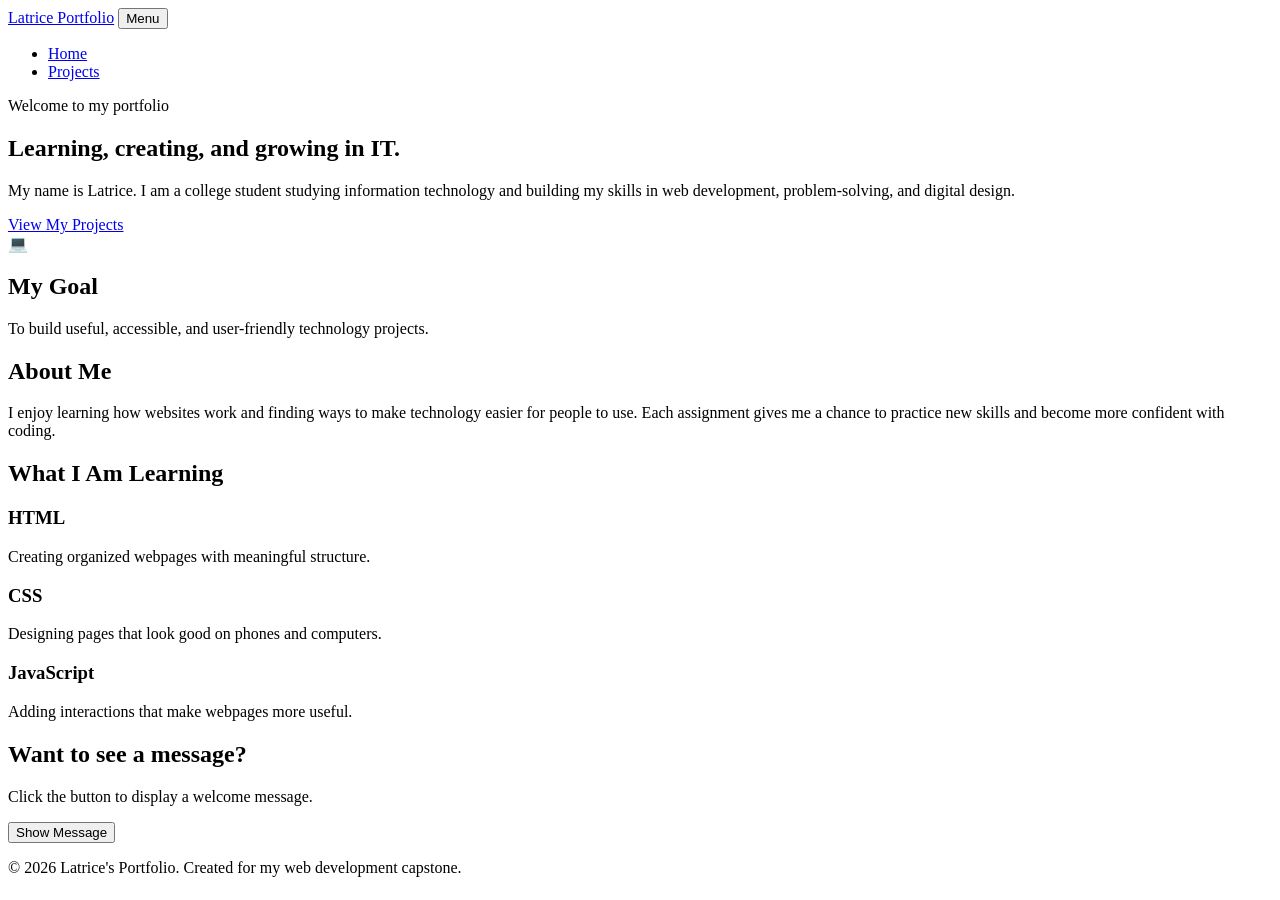
==== index.html @ fe883d74 "Add initial HTML structure for portfolio site" ====
<!DOCTYPE html>
<html lang="en">
<head>
    <meta charset="UTF-8">
    <meta name="viewport" content="width=device-width, initial-scale=1.0">
    <title>Latrice Portfolio | Home</title>
    <link rel="stylesheet" href="style.css">
    <script src="script.js" defer></script>
</head>
<body>

    <header>
        <nav aria-label="Main navigation">
            <a class="logo" href="index.html">Latrice Portfolio</a>

            <button id="menuButton" type="button"
                aria-expanded="false" aria-controls="navLinks">
                Menu
            </button>

            <ul id="navLinks">
                <li><a href="index.html">Home</a></li>
                <li><a href="projects.html">Projects</a></li>
            </ul>
        </nav>
    </header>

    <main>
        <section class="hero">
            <div>
                <p class="eyebrow">Welcome to my portfolio</p>
                <h1>Learning, creating, and growing in IT.</h1>

                <p>
                    My name is Latrice. I am a college student studying
                    information technology and building my skills in web
                    development, problem-solving, and digital design.
                </p>

                <a class="button" href="projects.html">
                    View My Projects
                </a>
            </div>

            <div class="hero-card">
                <span class="card-icon" aria-hidden="true">💻</span>
                <h2>My Goal</h2>
                <p>
                    To build useful, accessible, and user-friendly
                    technology projects.
                </p>
            </div>
        </section>

        <section class="content-section">
            <h2>About Me</h2>
            <p>
                I enjoy learning how websites work and finding ways to make
                technology easier for people to use. Each assignment gives me
                a chance to practice new skills and become more confident
                with coding.
            </p>
        </section>

        <section class="content-section highlight-section">
            <h2>What I Am Learning</h2>

            <div class="skill-grid">
                <article class="skill-card">
                    <h3>HTML</h3>
                    <p>
                        Creating organized webpages with meaningful structure.
                    </p>
                </article>

                <article class="skill-card">
                    <h3>CSS</h3>
                    <p>
                        Designing pages that look good on phones and computers.
                    </p>
                </article>

                <article class="skill-card">
                    <h3>JavaScript</h3>
                    <p>
                        Adding interactions that make webpages more useful.
                    </p>
                </article>
            </div>
        </section>

        <section class="content-section interaction-section">
            <h2>Want to see a message?</h2>

            <p id="messageText">
                Click the button to display a welcome message.
            </p>

            <button class="button" id="messageButton" type="button">
                Show Message
            </button>
        </section>
    </main>

    <footer>
        <p>
            &copy; 2026 Latrice's Portfolio. Created for my web development
            capstone.
        </p>
    </footer>

</body>
</html>
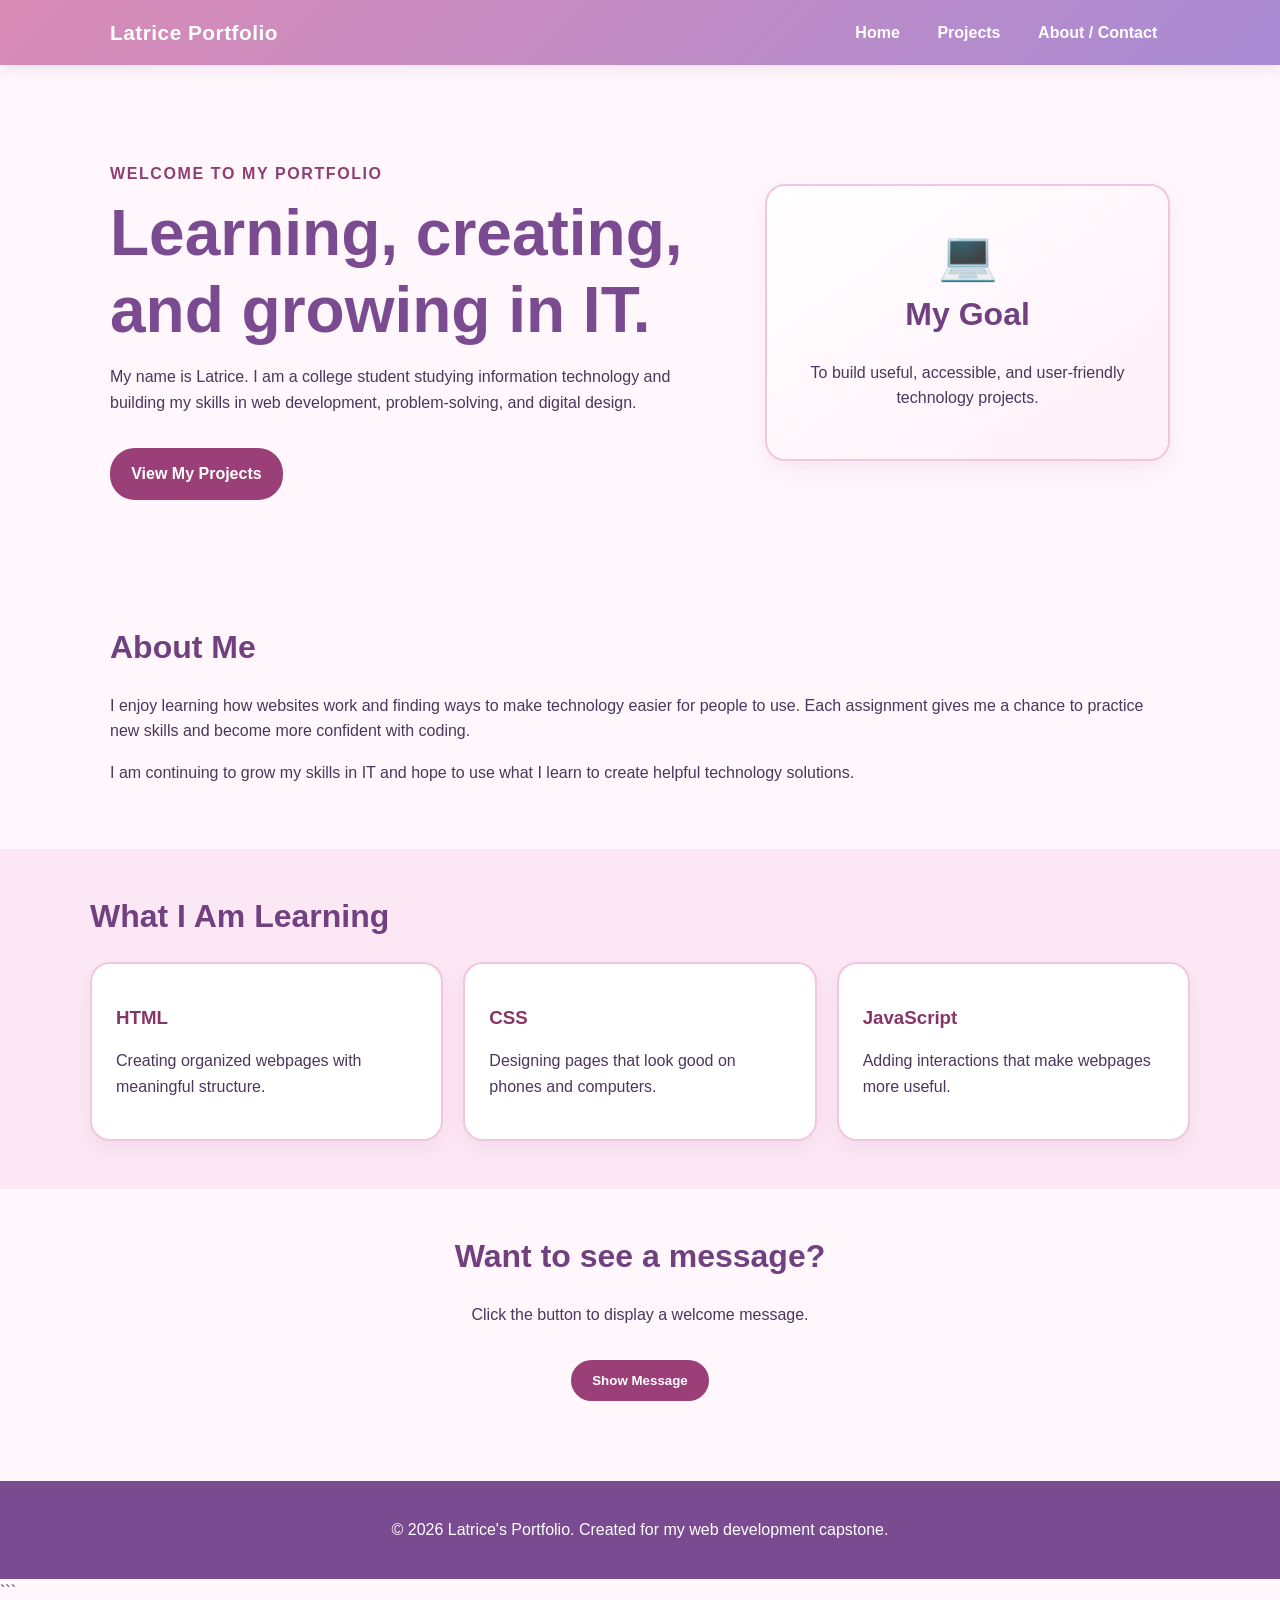
==== commit e155bc6e: "Enhance content in About Me and hero sections Added additional content to the About Me section and u" ====
--- a/index.html
+++ b/index.html
@@ -21,6 +21,7 @@
             <ul id="navLinks">
                 <li><a href="index.html">Home</a></li>
                 <li><a href="projects.html">Projects</a></li>
+                <li><a href="about.html">About / Contact</a></li>
             </ul>
         </nav>
     </header>
@@ -29,6 +30,7 @@
         <section class="hero">
             <div>
                 <p class="eyebrow">Welcome to my portfolio</p>
+
                 <h1>Learning, creating, and growing in IT.</h1>
 
                 <p>
@@ -44,7 +46,9 @@
 
             <div class="hero-card">
                 <span class="card-icon" aria-hidden="true">💻</span>
+
                 <h2>My Goal</h2>
+
                 <p>
                     To build useful, accessible, and user-friendly
                     technology projects.
@@ -54,11 +58,17 @@
 
         <section class="content-section">
             <h2>About Me</h2>
+
             <p>
                 I enjoy learning how websites work and finding ways to make
                 technology easier for people to use. Each assignment gives me
                 a chance to practice new skills and become more confident
                 with coding.
+            </p>
+
+            <p>
+                I am continuing to grow my skills in IT and hope to use what
+                I learn to create helpful technology solutions.
             </p>
         </section>
 
@@ -111,3 +121,4 @@
 
 </body>
 </html>
+```
--- a/style.css
+++ b/style.css
@@ -0,0 +1,288 @@
+/* General page styling */
+* {
+    box-sizing: border-box;
+}
+
+html {
+    scroll-behavior: smooth;
+}
+
+body {
+    margin: 0;
+    font-family: "Trebuchet MS", Arial, sans-serif;
+    line-height: 1.6;
+    color: #4b365c;
+    background: #fff7fb;
+}
+
+/* Header and navigation */
+header {
+    background: linear-gradient(135deg, #d98bb5, #a98bd4);
+    color: white;
+    box-shadow: 0 4px 12px rgba(150, 100, 160, 0.15);
+}
+
+nav {
+    max-width: 1100px;
+    margin: 0 auto;
+    padding: 1rem 1.25rem;
+    display: flex;
+    align-items: center;
+    justify-content: space-between;
+    gap: 1rem;
+}
+
+.logo {
+    color: white;
+    font-size: 1.3rem;
+    font-weight: bold;
+    text-decoration: none;
+    letter-spacing: 0.5px;
+}
+
+#navLinks {
+    display: flex;
+    list-style: none;
+    gap: 0.75rem;
+    margin: 0;
+    padding: 0;
+}
+
+#navLinks a {
+    color: white;
+    text-decoration: none;
+    padding: 0.5rem 0.8rem;
+    border-radius: 20px;
+    font-weight: bold;
+}
+
+#navLinks a:hover,
+#navLinks a:focus {
+    background: rgba(255, 255, 255, 0.25);
+}
+
+#menuButton {
+    display: none;
+    border: 2px solid white;
+    background: transparent;
+    color: white;
+    padding: 0.45rem 0.8rem;
+    border-radius: 20px;
+    cursor: pointer;
+    font: inherit;
+    font-weight: bold;
+}
+
+/* Main hero section */
+.hero {
+    max-width: 1100px;
+    margin: 0 auto;
+    padding: 5rem 1.25rem;
+    display: grid;
+    grid-template-columns: 1.5fr 1fr;
+    gap: 3rem;
+    align-items: center;
+}
+
+.eyebrow {
+    color: #8f3f70;
+    font-weight: bold;
+    text-transform: uppercase;
+    letter-spacing: 0.1em;
+    margin-bottom: 0.5rem;
+}
+
+h1,
+h2,
+h3 {
+    line-height: 1.2;
+}
+
+h1 {
+    color: #7b4b91;
+    font-size: clamp(2.2rem, 5vw, 4rem);
+    margin: 0 0 1rem;
+}
+
+h2 {
+    color: #704080;
+    font-size: 2rem;
+    margin-top: 0;
+}
+
+h3 {
+    color: #873568;
+}
+
+.hero-text p:not(.eyebrow),
+.page-heading p:not(.eyebrow) {
+    max-width: 650px;
+    font-size: 1.1rem;
+}
+
+/* Cute card styling */
+.hero-card,
+.skill-card,
+.project-card {
+    background: white;
+    border: 2px solid #f1c6df;
+    border-radius: 20px;
+    box-shadow: 0 8px 20px rgba(190, 120, 170, 0.12);
+}
+
+.hero-card {
+    padding: 2rem;
+    text-align: center;
+    background: linear-gradient(145deg, #fff, #fff0f8);
+}
+
+.card-icon {
+    font-size: 3rem;
+}
+
+/* Buttons */
+.button {
+    display: inline-block;
+    margin-top: 1rem;
+    background: #9b3f78;
+    color: white;
+    text-decoration: none;
+    border: 2px solid #9b3f78;
+    padding: 0.7rem 1.2rem;
+    border-radius: 25px;
+    font-weight: bold;
+    cursor: pointer;
+    transition: 0.2s ease;
+}
+
+.button:hover,
+.button:focus {
+    background: #7d2f60;
+    border-color: #7d2f60;
+    transform: translateY(-2px);
+}
+
+.secondary-button {
+    font: inherit;
+}
+
+/* Content sections */
+.content-section {
+    max-width: 1100px;
+    margin: 0 auto;
+    padding: 3rem 1.25rem;
+}
+
+.highlight-section {
+    max-width: none;
+    background: #fce8f4;
+}
+
+.highlight-section h2,
+.highlight-section .skill-grid {
+    max-width: 1100px;
+    margin-left: auto;
+    margin-right: auto;
+}
+
+.skill-grid,
+.project-grid {
+    display: grid;
+    grid-template-columns: repeat(3, 1fr);
+    gap: 1.25rem;
+}
+
+.skill-card,
+.project-card {
+    padding: 1.5rem;
+}
+
+.skill-card:hover,
+.project-card:hover {
+    transform: translateY(-4px);
+    transition: 0.2s ease;
+}
+
+.interaction-section {
+    text-align: center;
+}
+
+/* Projects page */
+.page-heading {
+    background: linear-gradient(135deg, #fce8f4, #eee5ff);
+    padding: 4rem 1.25rem;
+    text-align: center;
+}
+
+.page-heading p {
+    margin-left: auto;
+    margin-right: auto;
+}
+
+.project-number {
+    color: #d477ad;
+    font-size: 1.4rem;
+    font-weight: bold;
+}
+
+.project-tools {
+    font-size: 0.95rem;
+    color: #5e3b68;
+}
+
+.next-step {
+    text-align: center;
+}
+
+/* Footer */
+footer {
+    background: #7b4b91;
+    color: white;
+    text-align: center;
+    padding: 1.25rem;
+    margin-top: 2rem;
+}
+
+/* Keyboard accessibility */
+a:focus,
+button:focus {
+    outline: 3px solid #f4c95d;
+    outline-offset: 3px;
+}
+
+/* Mobile responsive design */
+@media (max-width: 768px) {
+    nav {
+        flex-wrap: wrap;
+    }
+
+    #menuButton {
+        display: block;
+    }
+
+    #navLinks {
+        display: none;
+        flex-direction: column;
+        flex-basis: 100%;
+        gap: 0.5rem;
+    }
+
+    #navLinks.show {
+        display: flex;
+    }
+
+    .hero {
+        grid-template-columns: 1fr;
+        padding-top: 3rem;
+    }
+
+    .skill-grid,
+    .project-grid {
+        grid-template-columns: 1fr;
+    }
+
+    .content-section {
+        padding-top: 2rem;
+        padding-bottom: 2rem;
+    }
+}
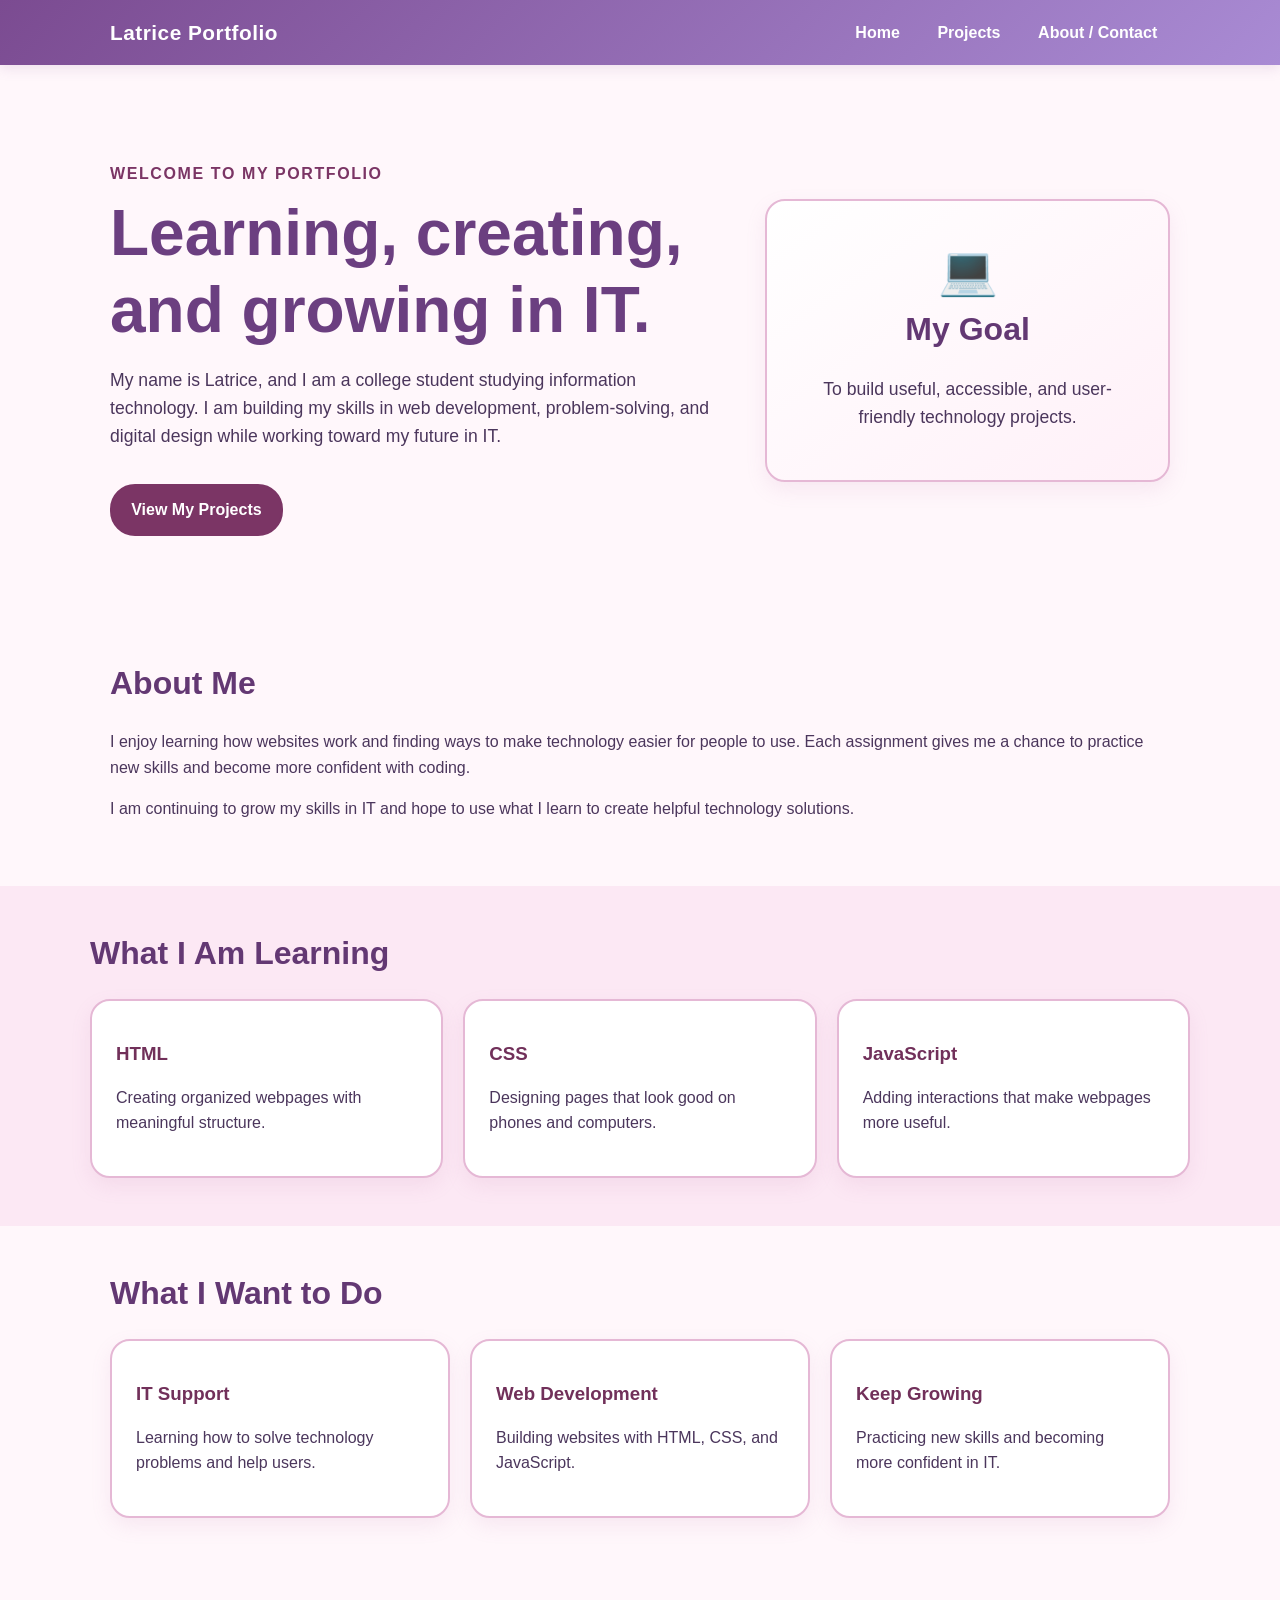
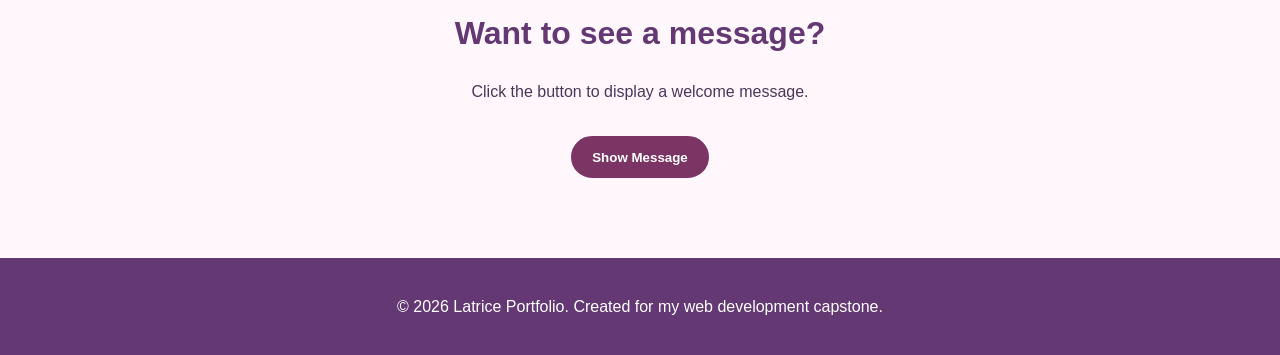
==== commit 985d58a9: "Revise portfolio introduction and add skills section Updated personal introduction and added a new c" ====
--- a/index.html
+++ b/index.html
@@ -28,15 +28,16 @@
 
     <main>
         <section class="hero">
-            <div>
+            <div class="hero-text">
                 <p class="eyebrow">Welcome to my portfolio</p>
 
                 <h1>Learning, creating, and growing in IT.</h1>
 
                 <p>
-                    My name is Latrice. I am a college student studying
-                    information technology and building my skills in web
-                    development, problem-solving, and digital design.
+                    My name is Latrice, and I am a college student studying
+                    information technology. I am building my skills in web
+                    development, problem-solving, and digital design while
+                    working toward my future in IT.
                 </p>
 
                 <a class="button" href="projects.html">
@@ -99,6 +100,33 @@
             </div>
         </section>
 
+        <section class="content-section">
+            <h2>What I Want to Do</h2>
+
+            <div class="skill-grid">
+                <article class="skill-card">
+                    <h3>IT Support</h3>
+                    <p>
+                        Learning how to solve technology problems and help users.
+                    </p>
+                </article>
+
+                <article class="skill-card">
+                    <h3>Web Development</h3>
+                    <p>
+                        Building websites with HTML, CSS, and JavaScript.
+                    </p>
+                </article>
+
+                <article class="skill-card">
+                    <h3>Keep Growing</h3>
+                    <p>
+                        Practicing new skills and becoming more confident in IT.
+                    </p>
+                </article>
+            </div>
+        </section>
+
         <section class="content-section interaction-section">
             <h2>Want to see a message?</h2>
 
@@ -114,11 +142,10 @@
 
     <footer>
         <p>
-            &copy; 2026 Latrice's Portfolio. Created for my web development
+            &copy; 2026 Latrice Portfolio. Created for my web development
             capstone.
         </p>
     </footer>
 
 </body>
 </html>
-```
--- a/style.css
+++ b/style.css
@@ -1,4 +1,7 @@
-/* General page styling */
+/* =========================
+   General Page Styling
+========================= */
+
 * {
     box-sizing: border-box;
 }
@@ -15,9 +18,17 @@
     background: #fff7fb;
 }
 
-/* Header and navigation */
+img {
+    max-width: 100%;
+    height: auto;
+}
+
+/* =========================
+   Header and Navigation
+========================= */
+
 header {
-    background: linear-gradient(135deg, #d98bb5, #a98bd4);
+    background: linear-gradient(135deg, #7b4b91, #a98bd4);
     color: white;
     box-shadow: 0 4px 12px rgba(150, 100, 160, 0.15);
 }
@@ -73,7 +84,10 @@
     font-weight: bold;
 }
 
-/* Main hero section */
+/* =========================
+   Main Hero Section
+========================= */
+
 .hero {
     max-width: 1100px;
     margin: 0 auto;
@@ -85,7 +99,7 @@
 }
 
 .eyebrow {
-    color: #8f3f70;
+    color: #7b3565;
     font-weight: bold;
     text-transform: uppercase;
     letter-spacing: 0.1em;
@@ -99,33 +113,37 @@
 }
 
 h1 {
-    color: #7b4b91;
+    color: #6b3f80;
     font-size: clamp(2.2rem, 5vw, 4rem);
     margin: 0 0 1rem;
 }
 
 h2 {
-    color: #704080;
+    color: #633873;
     font-size: 2rem;
     margin-top: 0;
 }
 
 h3 {
-    color: #873568;
-}
-
-.hero-text p:not(.eyebrow),
+    color: #71305a;
+}
+
+.hero p:not(.eyebrow),
 .page-heading p:not(.eyebrow) {
     max-width: 650px;
     font-size: 1.1rem;
 }
 
-/* Cute card styling */
+/* =========================
+   Cute Card Styling
+========================= */
+
 .hero-card,
 .skill-card,
-.project-card {
+.project-card,
+.about-card {
     background: white;
-    border: 2px solid #f1c6df;
+    border: 2px solid #e5b8d5;
     border-radius: 20px;
     box-shadow: 0 8px 20px rgba(190, 120, 170, 0.12);
 }
@@ -140,33 +158,40 @@
     font-size: 3rem;
 }
 
-/* Buttons */
+/* =========================
+   Buttons
+========================= */
+
 .button {
     display: inline-block;
     margin-top: 1rem;
-    background: #9b3f78;
+    background: #7b3565;
     color: white;
     text-decoration: none;
-    border: 2px solid #9b3f78;
+    border: 2px solid #7b3565;
     padding: 0.7rem 1.2rem;
     border-radius: 25px;
     font-weight: bold;
     cursor: pointer;
     transition: 0.2s ease;
+    font-family: inherit;
 }
 
 .button:hover,
 .button:focus {
-    background: #7d2f60;
-    border-color: #7d2f60;
+    background: #5f284f;
+    border-color: #5f284f;
     transform: translateY(-2px);
 }
 
-.secondary-button {
-    font: inherit;
-}
-
-/* Content sections */
+.button:active {
+    transform: translateY(0);
+}
+
+/* =========================
+   Content Sections
+========================= */
+
 .content-section {
     max-width: 1100px;
     margin: 0 auto;
@@ -195,19 +220,24 @@
 .skill-card,
 .project-card {
     padding: 1.5rem;
+    transition: transform 0.2s ease, box-shadow 0.2s ease;
 }
 
 .skill-card:hover,
-.project-card:hover {
+.project-card:hover,
+.about-card:hover {
     transform: translateY(-4px);
-    transition: 0.2s ease;
+    box-shadow: 0 12px 24px rgba(190, 120, 170, 0.18);
 }
 
 .interaction-section {
     text-align: center;
 }
 
-/* Projects page */
+/* =========================
+   Projects Page
+========================= */
+
 .page-heading {
     background: linear-gradient(135deg, #fce8f4, #eee5ff);
     padding: 4rem 1.25rem;
@@ -220,7 +250,7 @@
 }
 
 .project-number {
-    color: #d477ad;
+    color: #9b4f7e;
     font-size: 1.4rem;
     font-weight: bold;
 }
@@ -234,23 +264,109 @@
     text-align: center;
 }
 
-/* Footer */
+/* =========================
+   About Page
+========================= */
+
+.about-grid {
+    display: grid;
+    grid-template-columns: repeat(2, 1fr);
+    gap: 1.5rem;
+}
+
+.about-card {
+    padding: 2rem;
+}
+
+.about-card .card-icon {
+    display: block;
+    margin-bottom: 0.75rem;
+}
+
+/* =========================
+   Contact Form
+========================= */
+
+.contact-section {
+    max-width: 800px;
+}
+
+.contact-section > p {
+    margin-bottom: 1.5rem;
+}
+
+.form-group {
+    margin-bottom: 1.25rem;
+}
+
+.form-group label {
+    display: block;
+    font-weight: bold;
+    margin-bottom: 0.4rem;
+    color: #4b365c;
+}
+
+.form-group input,
+.form-group textarea {
+    width: 100%;
+    padding: 0.75rem;
+    border: 2px solid #c9a8d8;
+    border-radius: 10px;
+    background: white;
+    color: #34253f;
+    font: inherit;
+}
+
+.form-group textarea {
+    resize: vertical;
+}
+
+.form-group input:focus,
+.form-group textarea:focus {
+    outline: 3px solid #f4c95d;
+    outline-offset: 2px;
+    border-color: #7b3565;
+}
+
+.error-message {
+    color: #a12626;
+    font-weight: bold;
+    margin: 0.35rem 0 0;
+    min-height: 1.5em;
+}
+
+.success-message {
+    color: #176b3a;
+    font-weight: bold;
+    margin-top: 1rem;
+}
+
+/* =========================
+   Footer
+========================= */
+
 footer {
-    background: #7b4b91;
+    background: #633873;
     color: white;
     text-align: center;
     padding: 1.25rem;
     margin-top: 2rem;
 }
 
-/* Keyboard accessibility */
+/* =========================
+   Keyboard Accessibility
+========================= */
+
 a:focus,
 button:focus {
     outline: 3px solid #f4c95d;
     outline-offset: 3px;
 }
 
-/* Mobile responsive design */
+/* =========================
+   Mobile Responsive Design
+========================= */
+
 @media (max-width: 768px) {
     nav {
         flex-wrap: wrap;
@@ -274,10 +390,12 @@
     .hero {
         grid-template-columns: 1fr;
         padding-top: 3rem;
+        gap: 2rem;
     }
 
     .skill-grid,
-    .project-grid {
+    .project-grid,
+    .about-grid {
         grid-template-columns: 1fr;
     }
 
@@ -285,4 +403,44 @@
         padding-top: 2rem;
         padding-bottom: 2rem;
     }
-}
+
+    .page-heading {
+        padding: 3rem 1.25rem;
+    }
+
+    h1 {
+        font-size: clamp(2rem, 9vw, 3rem);
+    }
+
+    h2 {
+        font-size: 1.7rem;
+    }
+}
+
+/* Smaller phone screens */
+@media (max-width: 400px) {
+    nav {
+        padding: 0.85rem 1rem;
+    }
+
+    .logo {
+        font-size: 1.1rem;
+    }
+
+    .hero {
+        padding: 2.5rem 1rem;
+    }
+
+    .content-section {
+        padding-left: 1rem;
+        padding-right: 1rem;
+    }
+
+    .hero-card,
+    .skill-card,
+    .project-card,
+    .about-card {
+        padding: 1.25rem;
+    }
+}
+```
